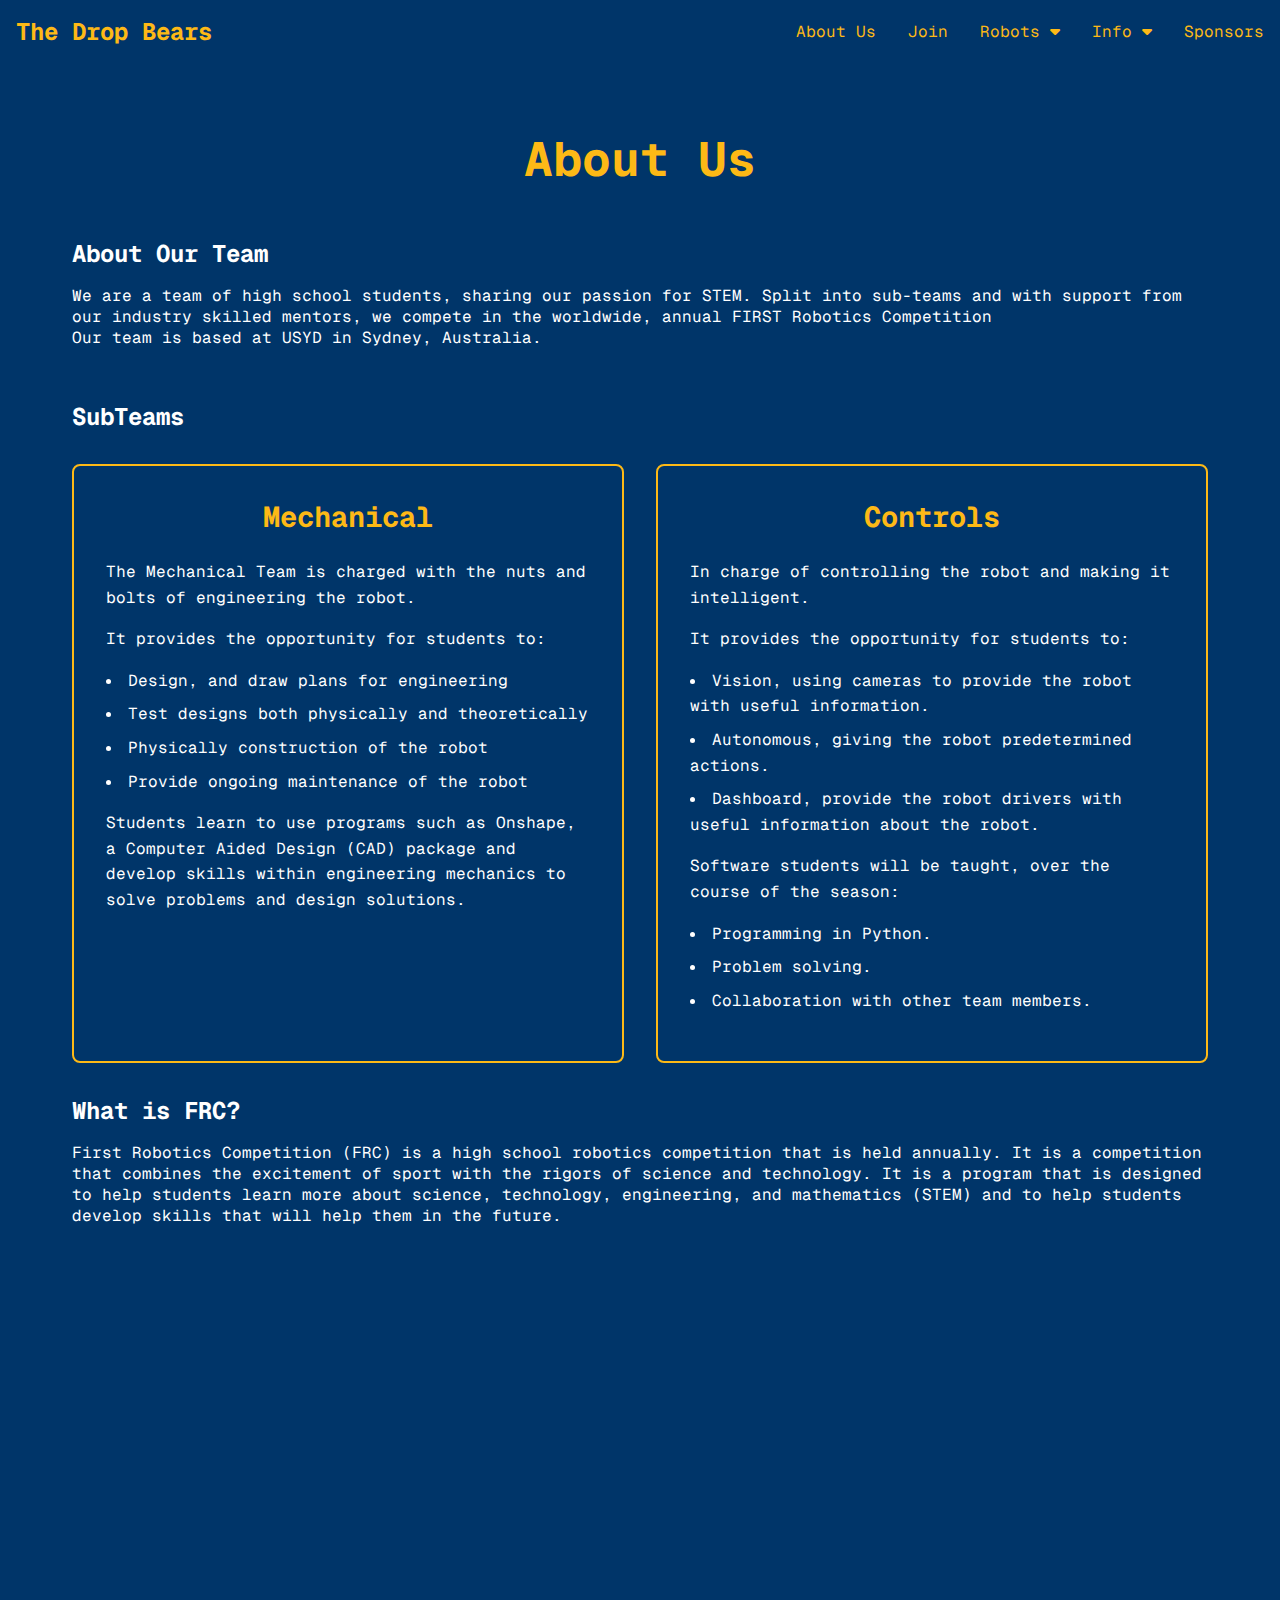
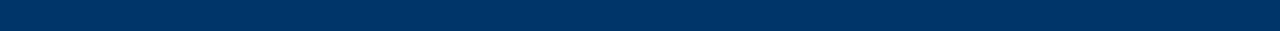
==== about/index.html @ f44d4fb9 "inital commit" ====
<!DOCTYPE html>
<html lang="en">
<head>
    <meta charset="UTF-8">
    <meta name="viewport" content="width=device-width, initial-scale=1.0">
    <title>About Us - The Drop Bears</title>
    <link href="https://fonts.googleapis.com/css2?family=Geist+Mono:wght@400;700&display=swap" rel="stylesheet">
    <link rel="stylesheet" href="https://cdnjs.cloudflare.com/ajax/libs/font-awesome/6.5.1/css/all.min.css">
    <link rel="stylesheet" href="../styles.css">
</head>
<body>
    <nav>
        <a href="../index.html" class="logo">The Drop Bears</a>
        <div class="hamburger">
            <span></span>
            <span></span>
            <span></span>
        </div>
        <ul class="nav-links">
            <li><a href="../about/index.html">About Us</a></li>
            <li><a href="../join/index.html">Join</a></li>
            <li class="dropdown">
                <a href="../robots/index.html">Robots <i class="fas fa-caret-down"></i></a>
                <div class="dropdown-content">
                    <a href="../robots/index.html#current">Current</a>
                    <a href="../robots/index.html#2024">2024</a>
                    <a href="../robots/index.html#2023">2023</a>
                    <a href="../robots/index.html#2020+2021">2020 + 2021</a>
                    <a href="../robots/index.html#2019">2019</a>
                    <a href="../robots/index.html#2018">2018</a>
                    <a href="../robots/index.html#2017">2017</a>
                    <a href="../robots/index.html#earlier">Earlier Robots</a>
                </div>
            </li>
            <li class="dropdown">
                <a href="javascript:void(0)">Info <i class="fas fa-caret-down"></i></a>
                <div class="dropdown-content">
                    <a href="../resources/index.html">Resources</a>
                    <a href="../wiki/index.html">Wiki</a>
                    <a href="../noticeboard/index.html">Noticeboard</a>
                </div>
            </li>
            <li><a href="../sponsors/index.html">Sponsors</a></li>
        </ul>
    </nav>

    <div class="content-wrapper">
        <h1 class="section-title">About Us</h1>
        
        <section class="team-about">
            <h2>About Our Team</h2>
            <p>We are a team of high school students, sharing our passion for STEM. Split into sub-teams and with support from our industry skilled mentors, we compete in the worldwide, annual FIRST Robotics Competition</p>
            <p>Our team is based at USYD in Sydney, Australia.</p>
            <br/> 
        </section>
        <section class="subteams">
            <h2>SubTeams</h2>
            <div class="team-grid">
                <div class="team-card">
                    <h3>Mechanical</h3>
                    <p>The Mechanical Team is charged with the nuts and bolts of engineering the robot.</p>
                    
                    <p>It provides the opportunity for students to:</p>
                    <ul>
                        <li>Design, and draw plans for engineering</li>
                        <li>Test designs both physically and theoretically</li>
                        <li>Physically construction of the robot</li>
                        <li>Provide ongoing maintenance of the robot</li>
                    </ul>
                    
                    <p> Students learn to use programs such as Onshape, a Computer Aided Design (CAD) package and develop skills within engineering mechanics to solve problems and design solutions.</p>
                </div>

                <div class="team-card">
                    <h3>Controls</h3>
                    <p>In charge of controlling the robot and making it intelligent.</p>

                    <p>It provides the opportunity for students to:</p>

                    <ul>
                        <li>Vision, using cameras to provide the robot with useful information.</li>
                        <li>Autonomous, giving the robot predetermined actions.</li>
                        <li>Dashboard, provide the robot drivers with useful information about the robot.</li>
                    </ul>
                    
                    <p>Software students will be taught, over the course of the season:</p>
                    <ul>
                        <li>Programming in Python.</li>
                        <li>Problem solving.</li>
                        <li>Collaboration with other team members.</li>
                    </ul>
                </div>
            </div>
        </section>
        <section class="about-frc">
            <h2>What is FRC?</h2>
            <p>First Robotics Competition (FRC) is a high school robotics competition that is held annually. It is a competition that combines the excitement of sport with the rigors of science and technology. It is a program that is designed to help students learn more about science, technology, engineering, and mathematics (STEM) and to help students develop skills that will help them in the future.</p>
            <br/>
            <iframe width="560" height="315" src="https://www.youtube.com/embed/Jd29kzjclV0?si=giLh3G4xV2tVQowG" title="YouTube video player" frameborder="0" modestbranding=1 controls=0 rel=0 allow="accelerometer; autoplay; clipboard-write; encrypted-media; gyroscope; picture-in-picture; web-share" referrerpolicy="strict-origin-when-cross-origin" allowfullscreen></iframe>
        </section>
    </div>
</body>
</html>
---- styles.css ----
:root {
    --primary-bg: #003569;
    --accent-color: #FdB916;
}


* {
    margin: 0;
    padding: 0;
    box-sizing: border-box;
    font-family: 'Geist Mono', monospace;
}

body {
    background-color: var(--primary-bg);
    color: white;
}

/* Navigation Styles */
nav {
    background-color: var(--primary-bg);
    padding: 1rem;
    display: flex;
    justify-content: space-between;
    align-items: center;
    position: fixed;
    width: 100%;
    top: 0;
    z-index: 1000;
}

.logo {
    color: var(--accent-color);
    font-size: 1.5rem;
    font-weight: bold;
    text-decoration: none;
}

.nav-links {
    display: flex;
    gap: 2rem;
    list-style: none;
}

.nav-links a {
    color: var(--accent-color);
    text-decoration: none;
    transition: opacity 0.3s;
}

/* Content Wrapper */
.content-wrapper {
    padding: 6rem 2rem 2rem;
    max-width: 1200px;
    margin: 0 auto;
}

/* Form Styles */
.form-group {
    margin-bottom: 1rem;
}

input, select, textarea {
    width: 100%;
    padding: 0.5rem;
    margin-top: 0.5rem;
    background: #2a365a;
    border: 1px solid var(--accent-color);
    color: white;
}

button {
    background: var(--accent-color);
    color: var(--primary-bg);
    padding: 0.5rem 1rem;
    border: none;
    cursor: pointer;
}

/* Links */
a {
    color: var(--accent-color);
    text-decoration: none;
}

/* Sections */
section {
    margin-bottom: 2rem;
}

h1, h2 {
    margin-bottom: 1rem;
}

/* Grid Layout */
.what-we-do-grid {
    display: grid;
    grid-template-columns: repeat(auto-fit, minmax(300px, 1fr));
    gap: 2rem;
    padding: 2rem;
    max-width: 1400px;
    margin: 0 auto;
}

.what-we-do-card {
    background: var(--primary-bg);
    padding: 2rem;
    border-radius: 10px;
    border: 2px solid var(--accent-color);
    box-shadow: 0 4px 6px rgba(0, 0, 0, 0.1);
    transition: transform 0.3s ease;
}

.what-we-do-card h2 {
    color: var(--accent-color);
    font-size: 2rem;
    margin-bottom: 1rem;
    text-align: center;
}

.what-we-do-card hr {
    border: none;
    height: 2px;
    background-color: var(--accent-color);
    margin: 1rem 0;
}

.what-we-do-card p {
    font-size: 1.1rem;
    line-height: 1.6;
}

/* Add main heading style */
.section-title {
    color: var(--accent-color);
    font-size: 3rem;
    text-align: center;
    margin-bottom: 3rem;
    padding-top: 2rem;
}

/* Bouncing Arrow */
.scroll-arrow {
    position: absolute;
    bottom: 2rem;
    left: 50%;
    transform: translateX(-50%);
    color: white;
    font-size: 2rem;
    animation: bounce 2s infinite;
    cursor: pointer;
    transition: opacity 0.3s ease;
}

@keyframes bounce {
    0%, 20%, 50%, 80%, 100% {
        transform: translateY(0) translateX(-50%);
    }
    40% {
        transform: translateY(-30px) translateX(-50%);
    }
    60% {
        transform: translateY(-15px) translateX(-50%);
    }
}

.scroll-arrow.hidden {
    opacity: 0;
}

/* Team Grid Styles */
.team-grid {
    display: grid;
    grid-template-columns: repeat(2, 1fr);
    gap: 2rem;
    margin: 2rem 0;
}

.team-card {
    padding: 2rem;
    border: 2px solid var(--accent-color);
    border-radius: 8px;
}

.team-card h3 {
    color: var(--accent-color);
    font-size: 1.8rem;
    margin-bottom: 1.5rem;
    text-align: center;
}

.team-card ul {
    list-style-position: inside;
    margin: 1rem 0;
}

.team-card li {
    margin-bottom: 0.5rem;
    line-height: 1.6;
}

.team-card p {
    margin-bottom: 1rem;
    line-height: 1.6;
}

.team-box {
    display: flex;
    flex-direction: column;
}

/* Dropdown styles */
.dropdown {
    position: relative;
}

.dropdown-content {
    display: none;
    position: absolute;
    background-color: var(--primary-bg);
    min-width: 160px;
    box-shadow: 0 8px 16px rgba(0,0,0,0.2);
    z-index: 1;
    border: 1px solid var(--accent-color);
}

.dropdown-content a {
    color: var(--accent-color);
    padding: 12px 16px;
    display: block;
    text-decoration: none;
}

.dropdown-content a:hover {
    background-color: #2a365a;
}

.dropdown:hover .dropdown-content {
    display: block;
}

/* Hero Section */
.hero {
    height: 100vh;
    position: relative;
    display: flex;
    justify-content: center;
    align-items: center;
    text-align: center;
}

.hero::before {
    content: '';
    position: absolute;
    top: 0;
    left: 0;
    width: 100%;
    height: 100%;
    background-image: url('https://res.cloudinary.com/dws8o7mce/image/upload/v1731896207/Southern_Cross_Team_Photo_2023_tsqotb.jpg');
    background-size: cover;
    background-position: center;
    filter: blur(8px);
    -webkit-filter: blur(8px);
    z-index: -1;
}

.hero-content {
    z-index: 1;
    padding: 2rem;
}

.hero-title {
    font-size: 4.5rem;
    color: white;
    margin-bottom: 1.5rem;
    font-weight: bold;
}

.hero-subtitle {
    font-size: 1.5rem;
    color: white;
    max-width: 800px;
    line-height: 1.6;
}

/* Content Section */
.content {
    padding: 2rem;
    max-width: 1200px;
    margin: 0 auto;
}

/* Hero Logo */
.hero-logo {
    max-width: 500px;
    width: 100%;
    height: auto;
    margin-bottom: 2rem;
}

/* Navigation hover effect */
.nav-links a:hover {
    opacity: 0.8;
}

/* Navigation shadow on scroll */
nav.scrolled {
    box-shadow: 0 2px 10px rgba(0,0,0,0.3);
}

/* Season Highlights Section */
.text-box {
    padding: 4rem 2rem;
    max-width: 1200px;
    margin: 0 auto;
}

.text-content, .leadership-content {
    background-color: rgba(255, 255, 255, 0.05);
    padding: 2rem;
    border-radius: 8px;
    margin: 2rem 0;
}

.text-content p, .leadership-content p {
    margin-bottom: 1.5rem;
    line-height: 1.8;
    font-size: 1.1rem;
}

.text-content p:last-child, .leadership-content p:last-child {
    margin-bottom: 0;
}

.section-subtitle {
    color: var(--accent-color);
    font-size: 2rem;
    margin: 3rem 0 1.5rem;
}

.google-form-container {
    width: 100%;
    max-width: 640px;
    margin: 0 auto;
    padding: 20px 0;
}

.google-form-container iframe {
    width: 100%;
    max-width: 640px;
    margin: 0 auto;
    display: block;
}

/* Hamburger Menu Styles */
.hamburger {
    display: none;
    flex-direction: column;
    cursor: pointer;
    padding: 10px;
}

.hamburger span {
    width: 25px;
    height: 3px;
    background-color: var(--accent-color);
    margin: 2px 0;
    transition: 0.4s;
}

/* Mobile Navigation Styles */
@media screen and (max-width: 768px) {
    .hamburger {
        display: flex;
    }

    .nav-links {
        display: none;
        position: absolute;
        top: 100%;
        left: 0;
        right: 0;
        flex-direction: column;
        background-color: var(--primary-bg);
        padding: 1rem;
        gap: 1rem;
        border-top: 1px solid var(--accent-color);
    }

    .nav-links.active {
        display: flex;
    }

    /* Adjust dropdown positioning for mobile */
    .dropdown-content {
        position: static;
        width: 100%;
        box-shadow: none;
        border: none;
        background-color: transparent;
        padding-left: 1rem;
    }

    .dropdown-content a {
        padding: 0.5rem 1rem;
    }

    /* Hamburger animation classes */
    .hamburger.active span:nth-child(1) {
        transform: rotate(-45deg) translate(-5px, 6px);
    }

    .hamburger.active span:nth-child(2) {
        opacity: 0;
    }

    .hamburger.active span:nth-child(3) {
        transform: rotate(45deg) translate(-5px, -6px);
    }
}

.sponsor-grid {
    display: grid;
    grid-template-columns: repeat(auto-fit, minmax(300px, 1fr));
    gap: 2rem;
    padding: 2rem 0;
}

.sponsor-card {
    background: var(--primary-bg);
    border: 2px solid var(--accent-color);
    box-shadow: none;
    border-radius: 8px;
    padding: 2rem;
}

.sponsor-card h3 {
    color: var(--accent-color);
    margin-bottom: 1rem;
}

.sponsor-card p {
    color: #ffffff;
    margin-bottom: 1rem;
    line-height: 1.6;
}

.sponsor-logo {
    background: #ffffff;
    padding: 1rem;
    border-radius: 4px;
    margin-bottom: 1.5rem;
    display: flex;
    justify-content: center;
    align-items: center;
    position: relative;
}

.sponsor-logo::after {
    content: '\f08e';  /* Font Awesome unicode for fa-up-right-from-square */
    font-family: 'Font Awesome 6 Free';
    font-weight: 900;
    position: absolute;
    top: 0.5rem;
    right: 0.5rem;
    font-size: 1rem;
    opacity: 0;
    transition: opacity 0.2s;
    color: var(--primary-bg);
}

.sponsor-logo:hover::after {
    opacity: 1;
}

.sponsor-logo img {
    max-width: 200px;
    height: auto;
    display: block;
}

.sponsor-card a {
    text-decoration: none;
    color: inherit;
    transition: opacity 0.2s;
}

.sponsor-card a:hover {
    opacity: 0.8;
}

.sponsor-card h3 a {
    color: var(--accent-color);
}

@media (min-width: 992px) {
    .sponsor-grid {
        justify-content: center;
    }
    
    .sponsor-grid:has(.sponsor-card:nth-child(1):last-child),
    .sponsor-grid:has(.sponsor-card:nth-child(2):last-child) {
        grid-template-columns: repeat(auto-fit, 300px);
    }
}
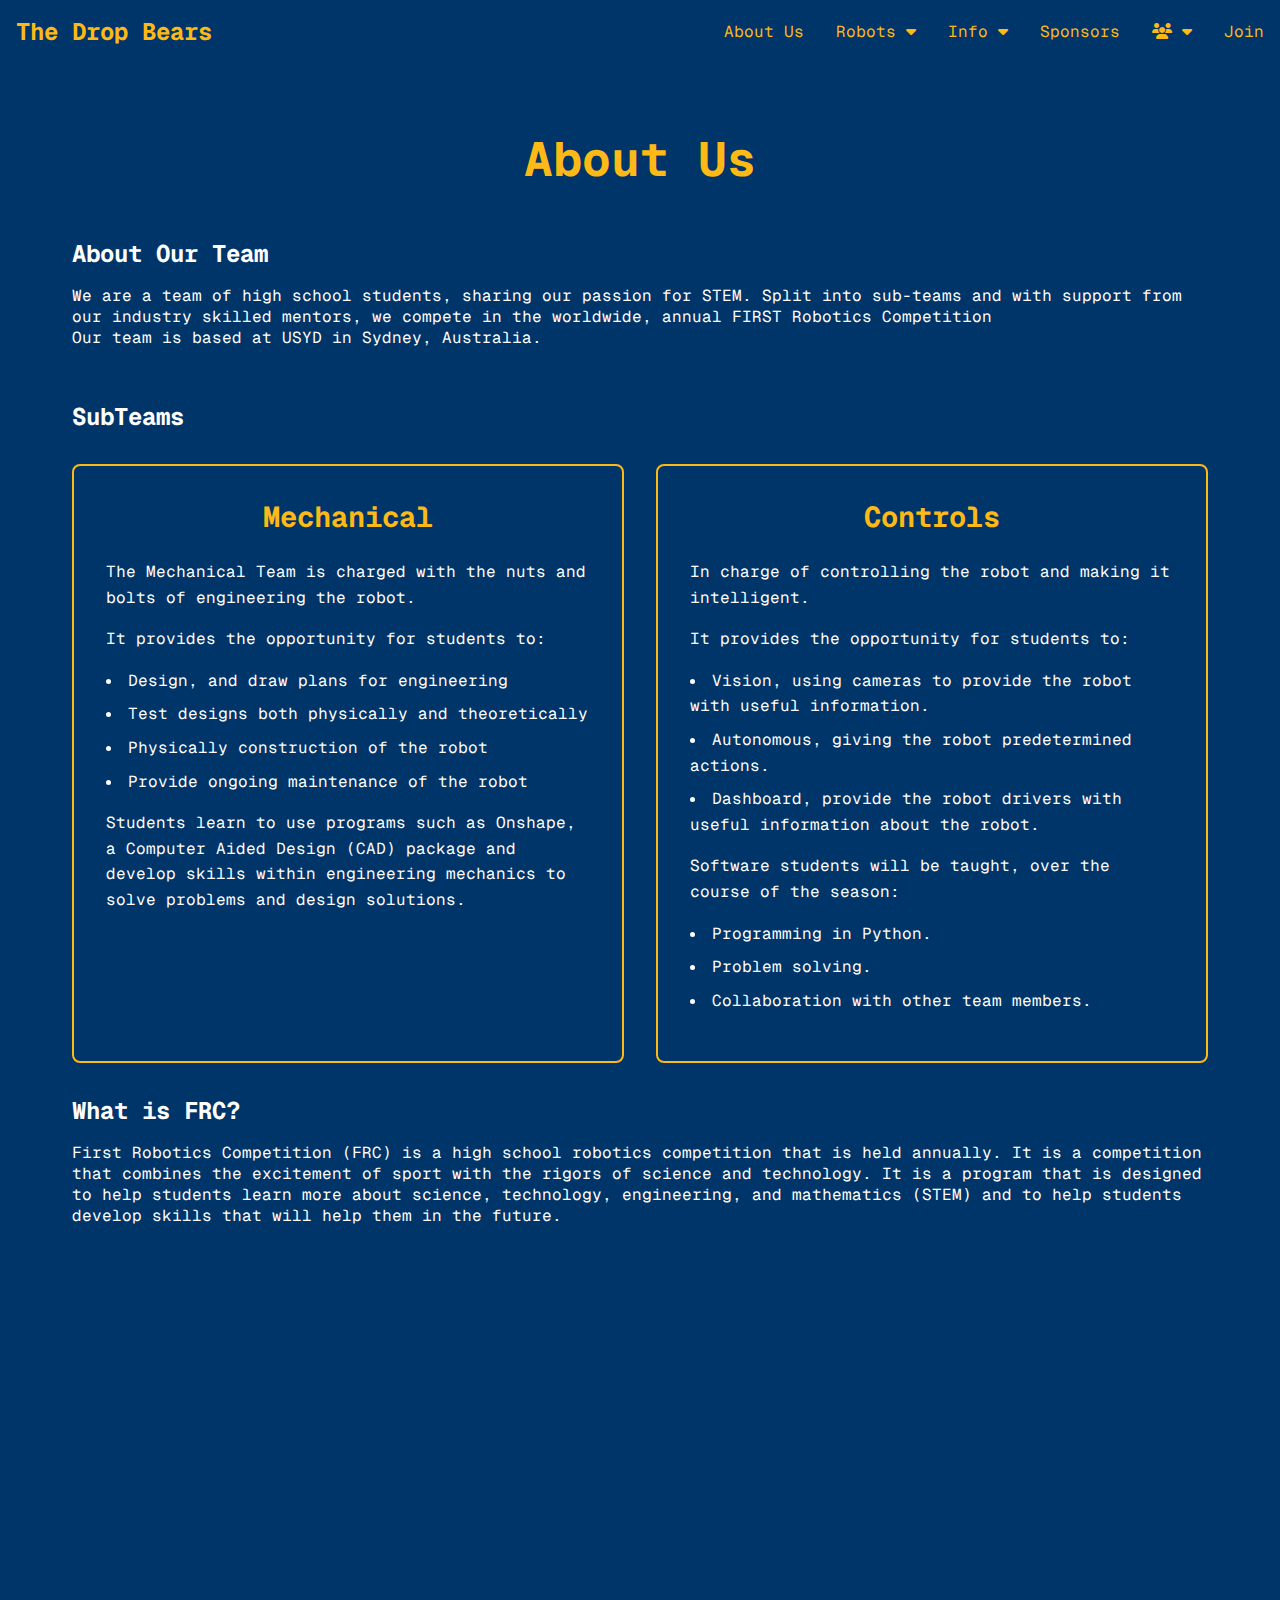
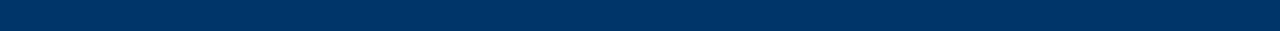
==== commit 60409b57: "noticeboard improvemsnts, nav bar improvements" ====
--- a/about/index.html
+++ b/about/index.html
@@ -9,40 +9,7 @@
     <link rel="stylesheet" href="../styles.css">
 </head>
 <body>
-    <nav>
-        <a href="../index.html" class="logo">The Drop Bears</a>
-        <div class="hamburger">
-            <span></span>
-            <span></span>
-            <span></span>
-        </div>
-        <ul class="nav-links">
-            <li><a href="../about/index.html">About Us</a></li>
-            <li><a href="../join/index.html">Join</a></li>
-            <li class="dropdown">
-                <a href="../robots/index.html">Robots <i class="fas fa-caret-down"></i></a>
-                <div class="dropdown-content">
-                    <a href="../robots/index.html#current">Current</a>
-                    <a href="../robots/index.html#2024">2024</a>
-                    <a href="../robots/index.html#2023">2023</a>
-                    <a href="../robots/index.html#2020+2021">2020 + 2021</a>
-                    <a href="../robots/index.html#2019">2019</a>
-                    <a href="../robots/index.html#2018">2018</a>
-                    <a href="../robots/index.html#2017">2017</a>
-                    <a href="../robots/index.html#earlier">Earlier Robots</a>
-                </div>
-            </li>
-            <li class="dropdown">
-                <a href="javascript:void(0)">Info <i class="fas fa-caret-down"></i></a>
-                <div class="dropdown-content">
-                    <a href="../resources/index.html">Resources</a>
-                    <a href="../wiki/index.html">Wiki</a>
-                    <a href="../noticeboard/index.html">Noticeboard</a>
-                </div>
-            </li>
-            <li><a href="../sponsors/index.html">Sponsors</a></li>
-        </ul>
-    </nav>
+    <div id="nav-placeholder"></div>
 
     <div class="content-wrapper">
         <h1 class="section-title">About Us</h1>
@@ -99,5 +66,6 @@
             <iframe width="560" height="315" src="https://www.youtube.com/embed/Jd29kzjclV0?si=giLh3G4xV2tVQowG" title="YouTube video player" frameborder="0" modestbranding=1 controls=0 rel=0 allow="accelerometer; autoplay; clipboard-write; encrypted-media; gyroscope; picture-in-picture; web-share" referrerpolicy="strict-origin-when-cross-origin" allowfullscreen></iframe>
         </section>
     </div>
+    <script src="../common.js" defer></script>
 </body>
 </html> --- a/styles.css
+++ b/styles.css
@@ -502,4 +502,56 @@
     .sponsor-grid:has(.sponsor-card:nth-child(2):last-child) {
         grid-template-columns: repeat(auto-fit, 300px);
     }
+}
+
+.notice {
+    background: rgba(255, 255, 255, 0.05);
+    padding: 1.5rem;
+    margin-bottom: 1.5rem;
+    border-radius: 8px;
+    border: 1px solid rgba(255, 255, 255, 0.1);
+}
+
+.notice h2 {
+    margin: 0 0 0.5rem 0;
+    color: #ffffff;
+}
+
+.notice-date {
+    font-size: 0.9rem;
+    color: #888;
+    margin-bottom: 1rem;
+}
+
+.notice p {
+    margin: 0;
+    line-height: 1.5;
+}
+
+.loading {
+    text-align: center;
+    padding: 2rem;
+    color: #888;
+}
+
+.error {
+    color: #ff6b6b;
+    text-align: center;
+    padding: 1rem;
+}
+
+.notice-header {
+    display: flex;
+    justify-content: space-between;
+    align-items: center;
+    margin-bottom: 0.5rem;
+}
+
+.notice-header h2 {
+    margin: 0;
+}
+
+.notice-date {
+    color: #666;
+    font-size: 0.9em;
 }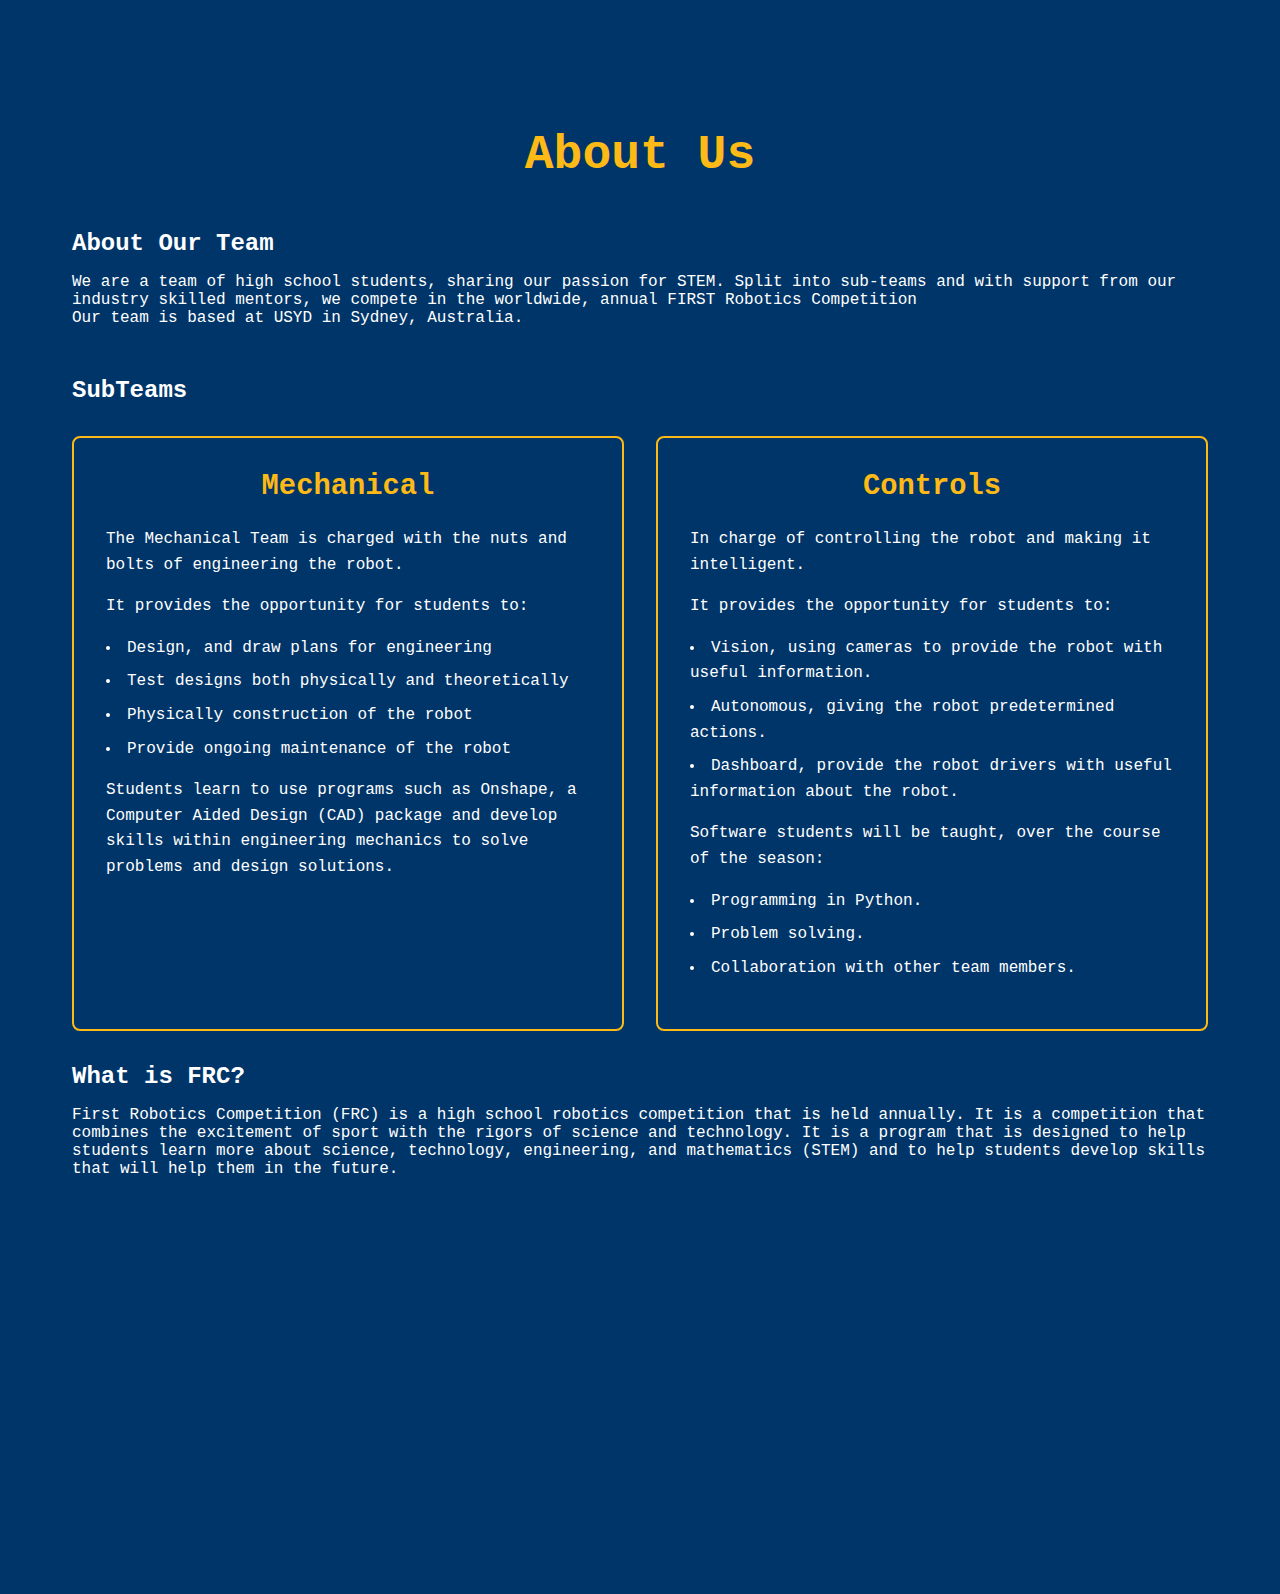
==== commit aa75d099: "easier to read file paths" ====
--- a/about/index.html
+++ b/about/index.html
@@ -4,9 +4,8 @@
     <meta charset="UTF-8">
     <meta name="viewport" content="width=device-width, initial-scale=1.0">
     <title>About Us - The Drop Bears</title>
-    <link href="https://fonts.googleapis.com/css2?family=Geist+Mono:wght@400;700&display=swap" rel="stylesheet">
-    <link rel="stylesheet" href="https://cdnjs.cloudflare.com/ajax/libs/font-awesome/6.5.1/css/all.min.css">
-    <link rel="stylesheet" href="../styles.css">
+    <link rel="stylesheet" href="/src/css/phosphor-icons.css">
+    <link rel="stylesheet" href="/src/css/styles.css">
 </head>
 <body>
     <div id="nav-placeholder"></div>
--- a/src/css/phosphor-icons.css
+++ b/src/css/phosphor-icons.css
@@ -0,0 +1,185 @@
+@font-face {
+    font-family: 'Phosphor Icons';
+    src: url('phosphor-icons.woff2') format('woff2');
+    font-weight: normal;
+    font-style: normal;
+    font-display: block;
+  }
+  
+  .ph {
+    font-family: 'Phosphor Icons' !important;
+    font-style: normal;
+    font-weight: normal;
+    font-variant: normal;
+    text-transform: none;
+    line-height: 1;
+    -webkit-font-smoothing: antialiased;
+    -moz-osx-font-smoothing: grayscale;
+  }
+  
+  .ph-arrow-down:before {
+    content: "\ea4c";
+  }
+
+  /* Social Media Icons */
+  .ph-facebook-logo:before {
+    content: "\eb3e";
+  }
+  
+  .ph-instagram-logo:before {
+    content: "\ec07";
+  }
+  
+  .ph-twitter-logo:before {
+    content: "\ed9e";
+  }
+  
+  .ph-youtube-logo:before {
+    content: "\ee2b";
+  }
+  
+  .ph-linkedin-logo:before {
+    content: "\ec25";
+  }
+  
+  .ph-github-logo:before {
+    content: "\ebb0";
+  }
+  
+  /* Navigation Icons */
+  .ph-list:before {
+    content: "\ec27";
+  }
+  
+  .ph-x:before {
+    content: "\ee09";
+  }
+  
+  .ph-house:before {
+    content: "\ebf7";
+  }
+  
+  .ph-user:before {
+    content: "\eda4";
+  }
+  
+  .ph-envelope:before {
+    content: "\eb30";
+  }
+  
+  .ph-phone:before {
+    content: "\ecb3";
+  }
+  
+  /* Action Icons */
+  .ph-plus:before {
+    content: "\ecc1";
+  }
+  
+  .ph-minus:before {
+    content: "\ec5a";
+  }
+  
+  .ph-check:before {
+    content: "\ea9c";
+  }
+  
+  .ph-info:before {
+    content: "\ec03";
+  }
+  
+  .ph-warning:before {
+    content: "\edf3";
+  }
+  
+  .ph-question:before {
+    content: "\ecd9";
+  }
+  
+  .ph-calendar:before {
+    content: "\ea7e";
+  }
+  
+  .ph-clock:before {
+    content: "\eaae";
+  }
+  
+  .ph-map-pin:before {
+    content: "\ec3e";
+  }
+  
+  .ph-arrow-up:before {
+    content: "\ea5c";
+  }
+  
+  .ph-arrow-left:before {
+    content: "\ea50";
+  }
+  
+  .ph-arrow-right:before {
+    content: "\ea54";
+  }
+  
+  .ph-caret-down:before {
+    content: "\ea88";
+  }
+  
+  .ph-caret-up:before {
+    content: "\ea8c";
+  }
+  
+  .ph-caret-left:before {
+    content: "\ea89";
+  }
+  
+  .ph-caret-right:before {
+    content: "\ea8a";
+  }
+  
+  /* Document Icons */
+  .ph-file:before {
+    content: "\eb4c";
+  }
+  
+  .ph-file-pdf:before {
+    content: "\eb5e";
+  }
+  
+  .ph-download:before {
+    content: "\eb1c";
+  }
+  
+  .ph-upload:before {
+    content: "\eda2";
+  }
+  
+  /* Misc Icons */
+  .ph-gear:before {
+    content: "\eba8";
+  }
+  
+  .ph-bell:before {
+    content: "\ea6a";
+  }
+  
+  .ph-bookmark:before {
+    content: "\ea72";
+  }
+  
+  .ph-heart:before {
+    content: "\ebee";
+  }
+  
+  .ph-star:before {
+    content: "\ed47";
+  }
+  
+  .ph-magnifying-glass:before {
+    content: "\ec37";
+  }
+  
+  .ph-link:before {
+    content: "\ec21";
+  }
+
+  /* Add other icon codes as needed */--- a/src/css/styles.css
+++ b/src/css/styles.css
@@ -0,0 +1,567 @@
+:root {
+    --primary-bg: #003569;
+    --accent-color: #FdB916;
+}
+
+@font-face {
+    font-family: 'Geist Mono';
+    src: url('/fonts/GeistMono-Regular.woff2') format('woff2');
+    font-weight: 400;
+    font-style: normal;
+    font-display: swap;
+}
+@font-face {
+    font-family: 'Geist Mono';
+    src: url('/fonts/GeistMono-Bold.woff2') format('woff2');
+    font-weight: 700;
+    font-style: normal;
+    font-display: swap;
+}
+
+* {
+    margin: 0;
+    padding: 0;
+    box-sizing: border-box;
+    font-family: 'Geist Mono', monospace;
+}
+
+body {
+    background-color: var(--primary-bg);
+    color: white;
+}
+
+/* Navigation Styles */
+nav {
+    background-color: var(--primary-bg);
+    padding: 1rem;
+    display: flex;
+    justify-content: space-between;
+    align-items: center;
+    position: fixed;
+    width: 100%;
+    top: 0;
+    z-index: 1000;
+}
+
+.logo {
+    color: var(--accent-color);
+    font-size: 1.5rem;
+    font-weight: bold;
+    text-decoration: none;
+}
+
+.nav-links {
+    display: flex;
+    gap: 2rem;
+    list-style: none;
+}
+
+.nav-links a {
+    color: var(--accent-color);
+    text-decoration: none;
+    transition: opacity 0.3s;
+}
+
+/* Content Wrapper */
+.content-wrapper {
+    padding: 6rem 2rem 2rem;
+    max-width: 1200px;
+    margin: 0 auto;
+}
+
+/* Form Styles */
+.form-group {
+    margin-bottom: 1rem;
+}
+
+input, select, textarea {
+    width: 100%;
+    padding: 0.5rem;
+    margin-top: 0.5rem;
+    background: #2a365a;
+    border: 1px solid var(--accent-color);
+    color: white;
+}
+
+button {
+    background: var(--accent-color);
+    color: var(--primary-bg);
+    padding: 0.5rem 1rem;
+    border: none;
+    cursor: pointer;
+}
+
+/* Links */
+a {
+    color: var(--accent-color);
+    text-decoration: none;
+}
+
+/* Sections */
+section {
+    margin-bottom: 2rem;
+}
+
+h1, h2 {
+    margin-bottom: 1rem;
+}
+
+/* Grid Layout */
+.what-we-do-grid {
+    display: grid;
+    grid-template-columns: repeat(auto-fit, minmax(300px, 1fr));
+    gap: 2rem;
+    padding: 2rem;
+    max-width: 1400px;
+    margin: 0 auto;
+}
+
+.what-we-do-card {
+    background: var(--primary-bg);
+    padding: 2rem;
+    border-radius: 10px;
+    border: 2px solid var(--accent-color);
+    box-shadow: 0 4px 6px rgba(0, 0, 0, 0.1);
+    transition: transform 0.3s ease;
+}
+
+.what-we-do-card h2 {
+    color: var(--accent-color);
+    font-size: 2rem;
+    margin-bottom: 1rem;
+    text-align: center;
+}
+
+.what-we-do-card hr {
+    border: none;
+    height: 2px;
+    background-color: var(--accent-color);
+    margin: 1rem 0;
+}
+
+.what-we-do-card p {
+    font-size: 1.1rem;
+    line-height: 1.6;
+}
+
+/* Add main heading style */
+.section-title {
+    color: var(--accent-color);
+    font-size: 3rem;
+    text-align: center;
+    margin-bottom: 3rem;
+    padding-top: 2rem;
+}
+
+/* Bouncing Arrow */
+.scroll-arrow {
+    position: absolute;
+    bottom: 2rem;
+    left: 50%;
+    transform: translateX(-50%);
+    color: white;
+    font-size: 2rem;
+    animation: bounce 2s infinite;
+    cursor: pointer;
+    transition: opacity 0.3s ease;
+}
+
+@keyframes bounce {
+    0%, 20%, 50%, 80%, 100% {
+        transform: translateY(0) translateX(-50%);
+    }
+    40% {
+        transform: translateY(-30px) translateX(-50%);
+    }
+    60% {
+        transform: translateY(-15px) translateX(-50%);
+    }
+}
+
+.scroll-arrow.hidden {
+    opacity: 0;
+}
+
+/* Team Grid Styles */
+.team-grid {
+    display: grid;
+    grid-template-columns: repeat(2, 1fr);
+    gap: 2rem;
+    margin: 2rem 0;
+}
+
+.team-card {
+    padding: 2rem;
+    border: 2px solid var(--accent-color);
+    border-radius: 8px;
+}
+
+.team-card h3 {
+    color: var(--accent-color);
+    font-size: 1.8rem;
+    margin-bottom: 1.5rem;
+    text-align: center;
+}
+
+.team-card ul {
+    list-style-position: inside;
+    margin: 1rem 0;
+}
+
+.team-card li {
+    margin-bottom: 0.5rem;
+    line-height: 1.6;
+}
+
+.team-card p {
+    margin-bottom: 1rem;
+    line-height: 1.6;
+}
+
+.team-box {
+    display: flex;
+    flex-direction: column;
+}
+
+/* Dropdown styles */
+.dropdown {
+    position: relative;
+}
+
+.dropdown-content {
+    display: none;
+    position: absolute;
+    background-color: var(--primary-bg);
+    min-width: 160px;
+    box-shadow: 0 8px 16px rgba(0,0,0,0.2);
+    z-index: 1;
+    border: 1px solid var(--accent-color);
+}
+
+.dropdown-content a {
+    color: var(--accent-color);
+    padding: 12px 16px;
+    display: block;
+    text-decoration: none;
+}
+
+.dropdown-content a:hover {
+    background-color: #2a365a;
+}
+
+.dropdown:hover .dropdown-content {
+    display: block;
+}
+
+/* Hero Section */
+.hero {
+    height: 100vh;
+    position: relative;
+    display: flex;
+    justify-content: center;
+    align-items: center;
+    text-align: center;
+}
+
+.hero-background img {
+    position: absolute;
+    top: 0;
+    left: 0;
+    width: 100%;
+    height: 100%;
+    object-fit: cover;
+    filter: blur(8px);
+    -webkit-filter: blur(8px);
+    z-index: -1;
+}
+
+.hero-content {
+    z-index: 1;
+    padding: 2rem;
+}
+
+.hero-title {
+    font-size: 4.5rem;
+    color: white;
+    margin-bottom: 1.5rem;
+    font-weight: bold;
+}
+
+.hero-subtitle {
+    font-size: 1.5rem;
+    color: white;
+    max-width: 800px;
+    line-height: 1.6;
+}
+
+/* Content Section */
+.content {
+    padding: 2rem;
+    max-width: 1200px;
+    margin: 0 auto;
+}
+
+/* Hero Logo */
+.hero-logo {
+    max-width: 500px;
+    width: 100%;
+    height: auto;
+    margin-bottom: 2rem;
+}
+
+/* Navigation hover effect */
+.nav-links a:hover {
+    opacity: 0.8;
+}
+
+/* Navigation shadow on scroll */
+nav.scrolled {
+    box-shadow: 0 2px 10px rgba(0,0,0,0.3);
+}
+
+/* Season Highlights Section */
+.text-box {
+    padding: 4rem 2rem;
+    max-width: 1200px;
+    margin: 0 auto;
+}
+
+.text-content, .leadership-content {
+    background-color: rgba(255, 255, 255, 0.05);
+    padding: 2rem;
+    border-radius: 8px;
+    margin: 2rem 0;
+}
+
+.text-content p, .leadership-content p {
+    margin-bottom: 1.5rem;
+    line-height: 1.8;
+    font-size: 1.1rem;
+}
+
+.text-content p:last-child, .leadership-content p:last-child {
+    margin-bottom: 0;
+}
+
+.section-subtitle {
+    color: var(--accent-color);
+    font-size: 2rem;
+    margin: 3rem 0 1.5rem;
+}
+
+.google-form-container {
+    width: 100%;
+    max-width: 640px;
+    margin: 0 auto;
+    padding: 20px 0;
+}
+
+.google-form-container iframe {
+    width: 100%;
+    max-width: 640px;
+    margin: 0 auto;
+    display: block;
+}
+
+/* Hamburger Menu Styles */
+.hamburger {
+    display: none;
+    flex-direction: column;
+    cursor: pointer;
+    padding: 10px;
+}
+
+.hamburger span {
+    width: 25px;
+    height: 3px;
+    background-color: var(--accent-color);
+    margin: 2px 0;
+    transition: 0.4s;
+}
+
+/* Mobile Navigation Styles */
+@media screen and (max-width: 768px) {
+    .hamburger {
+        display: flex;
+    }
+
+    .nav-links {
+        display: none;
+        position: absolute;
+        top: 100%;
+        left: 0;
+        right: 0;
+        flex-direction: column;
+        background-color: var(--primary-bg);
+        padding: 1rem;
+        gap: 1rem;
+        border-top: 1px solid var(--accent-color);
+    }
+
+    .nav-links.active {
+        display: flex;
+    }
+
+    /* Adjust dropdown positioning for mobile */
+    .dropdown-content {
+        position: static;
+        width: 100%;
+        box-shadow: none;
+        border: none;
+        background-color: transparent;
+        padding-left: 1rem;
+    }
+
+    .dropdown-content a {
+        padding: 0.5rem 1rem;
+    }
+
+    /* Hamburger animation classes */
+    .hamburger.active span:nth-child(1) {
+        transform: rotate(-45deg) translate(-5px, 6px);
+    }
+
+    .hamburger.active span:nth-child(2) {
+        opacity: 0;
+    }
+
+    .hamburger.active span:nth-child(3) {
+        transform: rotate(45deg) translate(-5px, -6px);
+    }
+}
+
+.sponsor-grid {
+    display: grid;
+    grid-template-columns: repeat(auto-fit, minmax(300px, 1fr));
+    gap: 2rem;
+    padding: 2rem 0;
+}
+
+.sponsor-card {
+    background: var(--primary-bg);
+    border: 2px solid var(--accent-color);
+    box-shadow: none;
+    border-radius: 8px;
+    padding: 2rem;
+}
+
+.sponsor-card h3 {
+    color: var(--accent-color);
+    margin-bottom: 1rem;
+}
+
+.sponsor-card p {
+    color: #ffffff;
+    margin-bottom: 1rem;
+    line-height: 1.6;
+}
+
+.sponsor-logo {
+    background: #ffffff;
+    padding: 1rem;
+    border-radius: 4px;
+    margin-bottom: 1.5rem;
+    display: flex;
+    justify-content: center;
+    align-items: center;
+    position: relative;
+}
+
+.sponsor-logo::after {
+    content: '\ea54';  /* Phosphor Icons unicode for arrow-right */
+    font-family: 'Phosphor Icons';
+    position: absolute;
+    top: 0.5rem;
+    right: 0.5rem;
+    font-size: 1rem;
+    opacity: 0;
+    transition: opacity 0.2s;
+    color: var(--primary-bg);
+}
+
+.sponsor-logo:hover::after {
+    opacity: 1;
+}
+
+.sponsor-logo img {
+    max-width: 200px;
+    height: auto;
+    display: block;
+}
+
+.sponsor-card a {
+    text-decoration: none;
+    color: inherit;
+    transition: opacity 0.2s;
+}
+
+.sponsor-card a:hover {
+    opacity: 0.8;
+}
+
+.sponsor-card h3 a {
+    color: var(--accent-color);
+}
+
+@media (min-width: 992px) {
+    .sponsor-grid {
+        justify-content: center;
+    }
+    
+    .sponsor-grid:has(.sponsor-card:nth-child(1):last-child),
+    .sponsor-grid:has(.sponsor-card:nth-child(2):last-child) {
+        grid-template-columns: repeat(auto-fit, 300px);
+    }
+}
+
+.notice {
+    background: rgba(255, 255, 255, 0.05);
+    padding: 1.5rem;
+    margin-bottom: 1.5rem;
+    border-radius: 8px;
+    border: 1px solid rgba(255, 255, 255, 0.1);
+}
+
+.notice h2 {
+    margin: 0 0 0.5rem 0;
+    color: #ffffff;
+}
+
+.notice-date {
+    font-size: 0.9rem;
+    color: #888;
+    margin-bottom: 1rem;
+}
+
+.notice p {
+    margin: 0;
+    line-height: 1.5;
+}
+
+.loading {
+    text-align: center;
+    padding: 2rem;
+    color: #888;
+}
+
+.error {
+    color: #ff6b6b;
+    text-align: center;
+    padding: 1rem;
+}
+
+.notice-header {
+    display: flex;
+    justify-content: space-between;
+    align-items: center;
+    margin-bottom: 0.5rem;
+}
+
+.notice-header h2 {
+    margin: 0;
+}
+
+.notice-date {
+    color: #666;
+    font-size: 0.9em;
+}